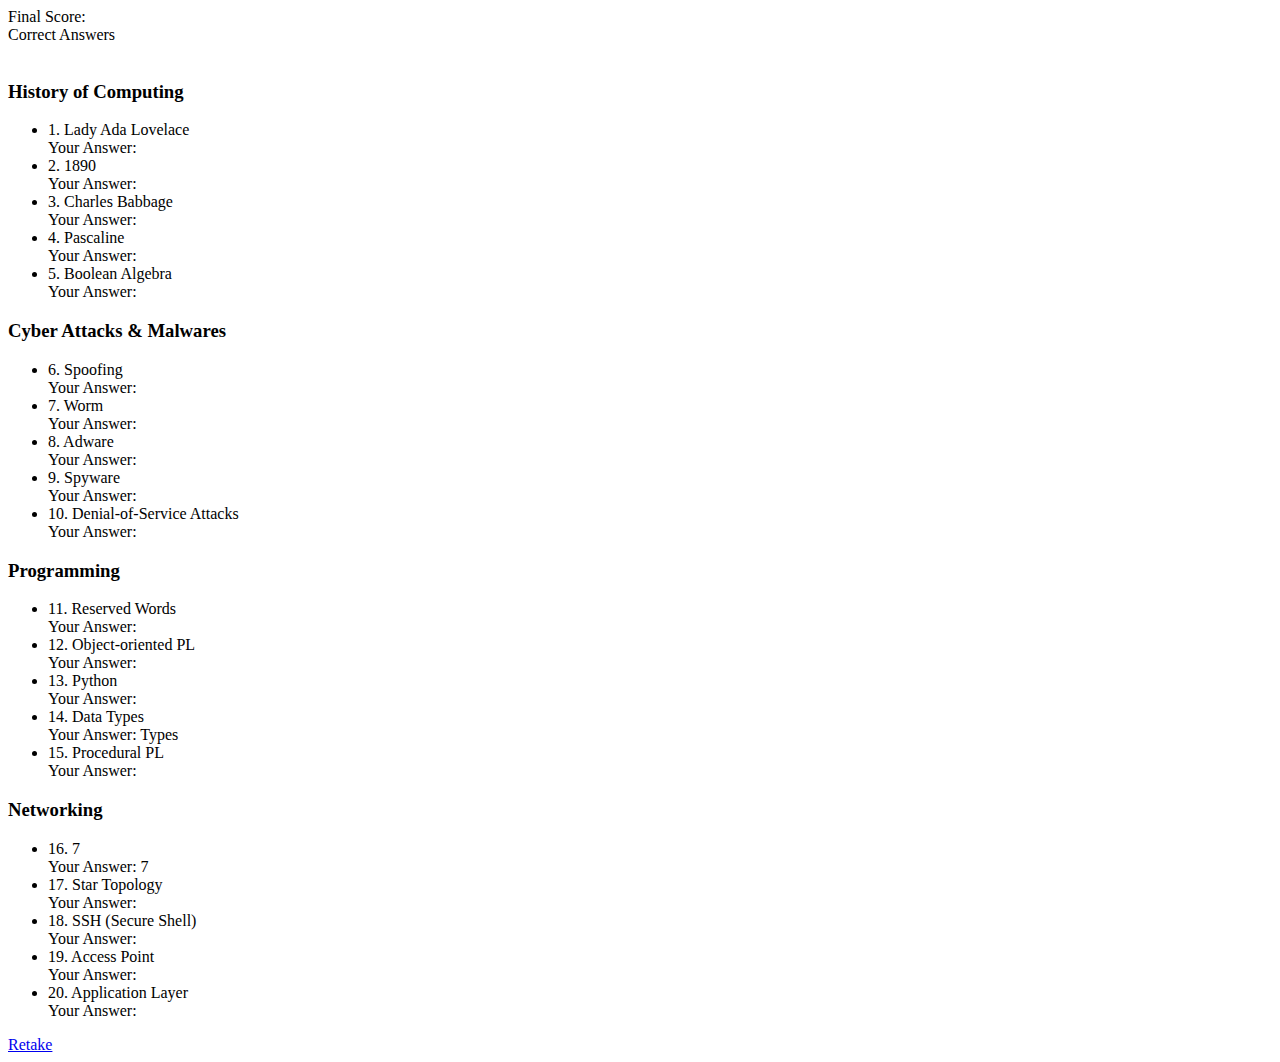
==== result.html @ 86a1f9cb "Update result.html" ====
<!DOCTYPE html>
<html lang="en">
  <head>
    <meta charset="UTF-8" />
    <meta name="viewport" content="width=device-width, initial-scale=1.0" />
    <title>Quiz Results</title>
    <link rel="stylesheet" href="fstyle.css" />
  </head>
  <body>
    <div class="final-score-container">
      <div class="final-score">Final Score:</div>
    </div>

    <div class="correct-answers-container">Correct Answers
    </div>
    <br>

      <div class="sections">
        <div class="section">
          <h3>History of Computing</h3>
          <ul>
            <li>
              <span>1.</span> Lady Ada Lovelace
              <br />
              <span>Your Answer:</span> 
            </li>
            <li>
              <span>2.</span> 1890
              <br />
              <span>Your Answer:</span>
            </li>
            <li>
              <span>3.</span> Charles Babbage
              <br />
              <span>Your Answer:</span>
            </li>
            <li>
              <span>4.</span> Pascaline
              <br />
              <span>Your Answer:</span>
            </li>
            <li>
              <span>5.</span> Boolean Algebra
              <br />
              <span>Your Answer:</span>
            </li>
          </ul>
        </div>

        <div class="section">
          <h3>Cyber Attacks & Malwares</h3>
          <ul>
            <li>
              <span>6.</span> Spoofing
              <br>
              <span>Your Answer:</span> 
            </li>
            <li>
              <span>7.</span> Worm
              <br />
              <span>Your Answer:</span> 
            </li>
            <li>
              <span>8.</span> Adware
              <br />
              <span>Your Answer:</span> 
            </li>
            <li>
              <span>9.</span> Spyware 
              <br>
              <span>Your Answer:</span> 
            </li>
            <li>
              <span>10.</span> Denial-of-Service Attacks 
              <br>
              <span>Your Answer:</span> 
            </li>
          </ul>
        </div>

        <div class="section">
          <h3>Programming</h3>
          <ul>
            <li>
              <span>11.</span> Reserved Words 
              <br>
              <span>Your Answer:</span> 
              
            </li>
            <li>
              <span>12.</span> Object-oriented PL 
              <br>
              <span>Your Answer:</span> 
            </li>
            <li>
              <span>13.</span> Python  
              <br>
              <span>Your Answer:</span> 
            </li>
            <li>
              <span>14.</span> Data Types 
              <br>
              <span>Your Answer:</span>
              Types
            </li>
            <li>
              <span>15.</span> Procedural PL 
              <br>
              <span>Your Answer:</span>
            </li>
          </ul>
        </div>

        <div class="section">
          <h3>Networking</h3>
          <ul>
            <li><span>16.</span> 7  
                <br>
                <span>Your Answer:</span> 7</li>
            <li>
              <span>17.</span> Star Topology 
              <br>
              <span>Your Answer:</span> 
            </li>
            <li>
              <span>18.</span> SSH (Secure Shell) 
              <br>
              <span>Your Answer:</span> 
            </li>
            <li>
              <span>19.</span> Access Point 
              <br>
              <span>Your Answer:</span> 
            </li>
            <li>
              <span>20.</span> Application Layer 
              <br>
              <span>Your Answer:</span> 
            </li>
          </ul>
        </div>
      </div>
    </div>

    <a href="#" class="retake-button">Retake</a>
  </body>
</html>
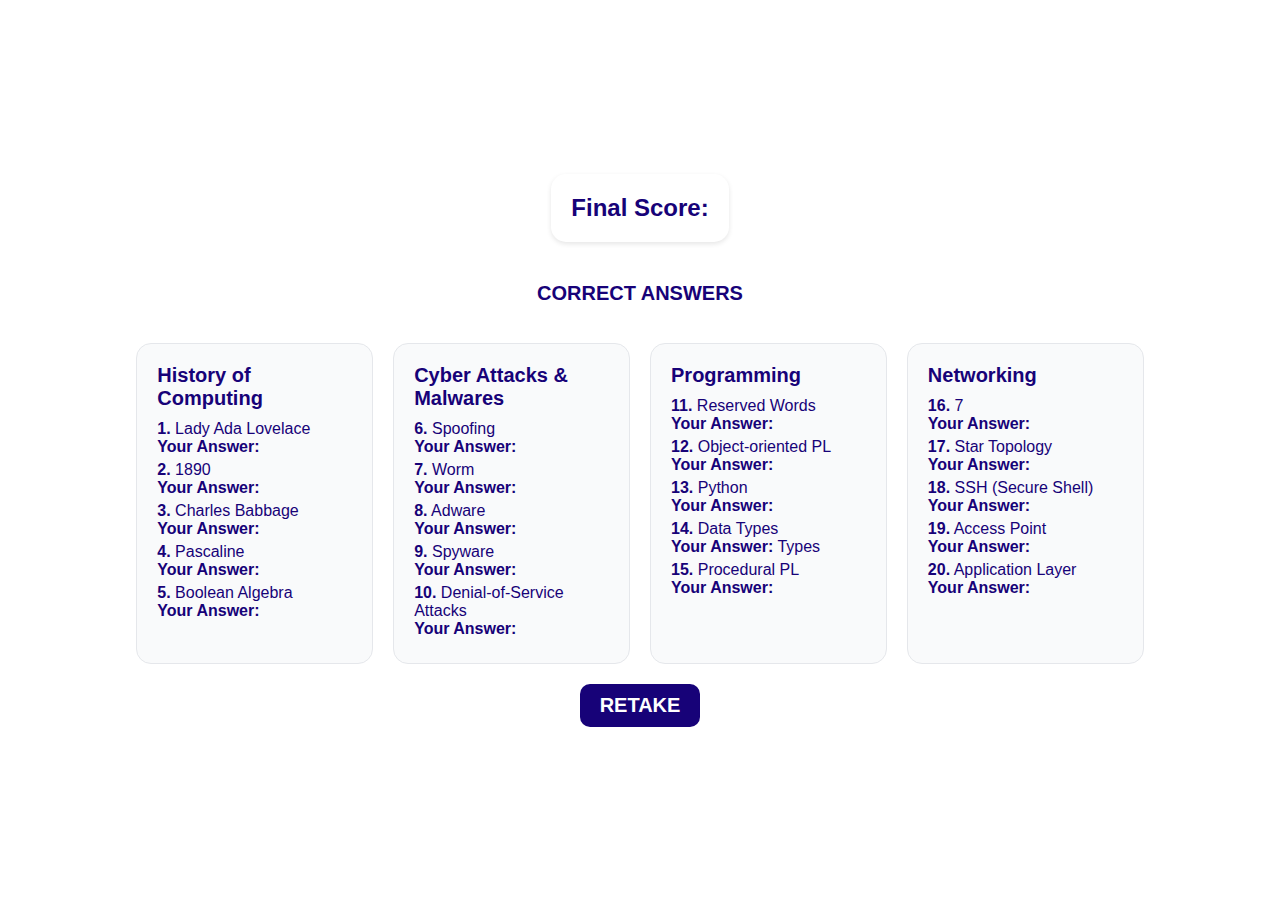
==== commit 76eff543: "Merge pull request #5 from cchantel/patch-6" ====
--- a/result.html
+++ b/result.html
@@ -116,7 +116,7 @@
           <ul>
             <li><span>16.</span> 7  
                 <br>
-                <span>Your Answer:</span> 7</li>
+                <span>Your Answer:</span> </li>
             <li>
               <span>17.</span> Star Topology 
               <br>
@@ -142,6 +142,6 @@
       </div>
     </div>
 
-    <a href="#" class="retake-button">Retake</a>
+    <a href="#" class="retake-button">RETAKE</a>
   </body>
 </html>
--- a/fstyle.css
+++ b/fstyle.css
@@ -0,0 +1,104 @@
+body {
+  font-family: Arial, sans-serif;
+  background-image: url("Homepage.jpg");
+  background-size: cover;
+  background-position: center;
+  margin: 0;
+  display: flex;
+  justify-content: center;
+  align-items: center;
+  height: 100vh;
+  flex-direction: column;
+}
+
+.final-score-container {
+  background-color: #ffffff;
+  color: #170278;
+  border-radius: 15px;
+  padding: 20px;
+  margin-bottom: 20px;
+  margin-top: 50px;
+  box-shadow: 0 2px 5px rgba(0, 0, 0, 0.1);
+  text-align: center;
+}
+
+.final-score {
+  font-size: 24px;
+  color: #170278;
+  font-weight: bold;
+}
+
+.correct-answers-container {
+  background-color: #ffffff;
+  border-radius: 15px;
+  padding: 20px;
+  box-shadow: 0 2px 5px #170278(0, 0, 0, 0.1);
+  width: 90%;
+  max-width: 1000px;
+  font-size: 20px;
+  font-weight: bold;
+  color: #170278;
+  text-transform: uppercase;
+  text-align: center;
+}
+
+.sections {
+  display: flex;
+  flex-wrap: wrap;
+  justify-content: space-between;
+  gap: 20px;
+  margin-bottom: 20px;
+  margin-top: 0px;
+}
+
+.section {
+  flex: 1 1 calc(25% - 20px);
+  text-align: left;
+  padding: 20px;
+  background-color: #f9fafb;
+  border-radius: 15px;
+  border: 1px solid #e5e7eb;
+  box-sizing: border-box;
+}
+
+.section h3 {
+  font-size: 20px;
+  margin-bottom: 10px;
+  color: #170278;
+  margin-top: 0; 
+}
+
+.section ul {
+  list-style: none;
+  padding: 0;
+  margin: 0;
+  color: #170278;
+}
+
+.section li {
+  margin-bottom: 5px;
+}
+
+.section li span {
+  font-weight: bold;
+  color: #170278;
+}
+
+.retake-button {
+  display: inline-block;
+  margin-top: 0px;
+  margin-bottom: 50px;
+  padding: 10px 20px;
+  font-size: 20px;
+  font-weight: bold;
+  color: #ffffff;
+  background-color: #170278;
+  border: #ffffff;
+  border-radius: 10px;
+  cursor: pointer;
+  text-decoration: none;
+}
+
+.retake-button:hover {
+  background-color: #a1bdf9;
+}
